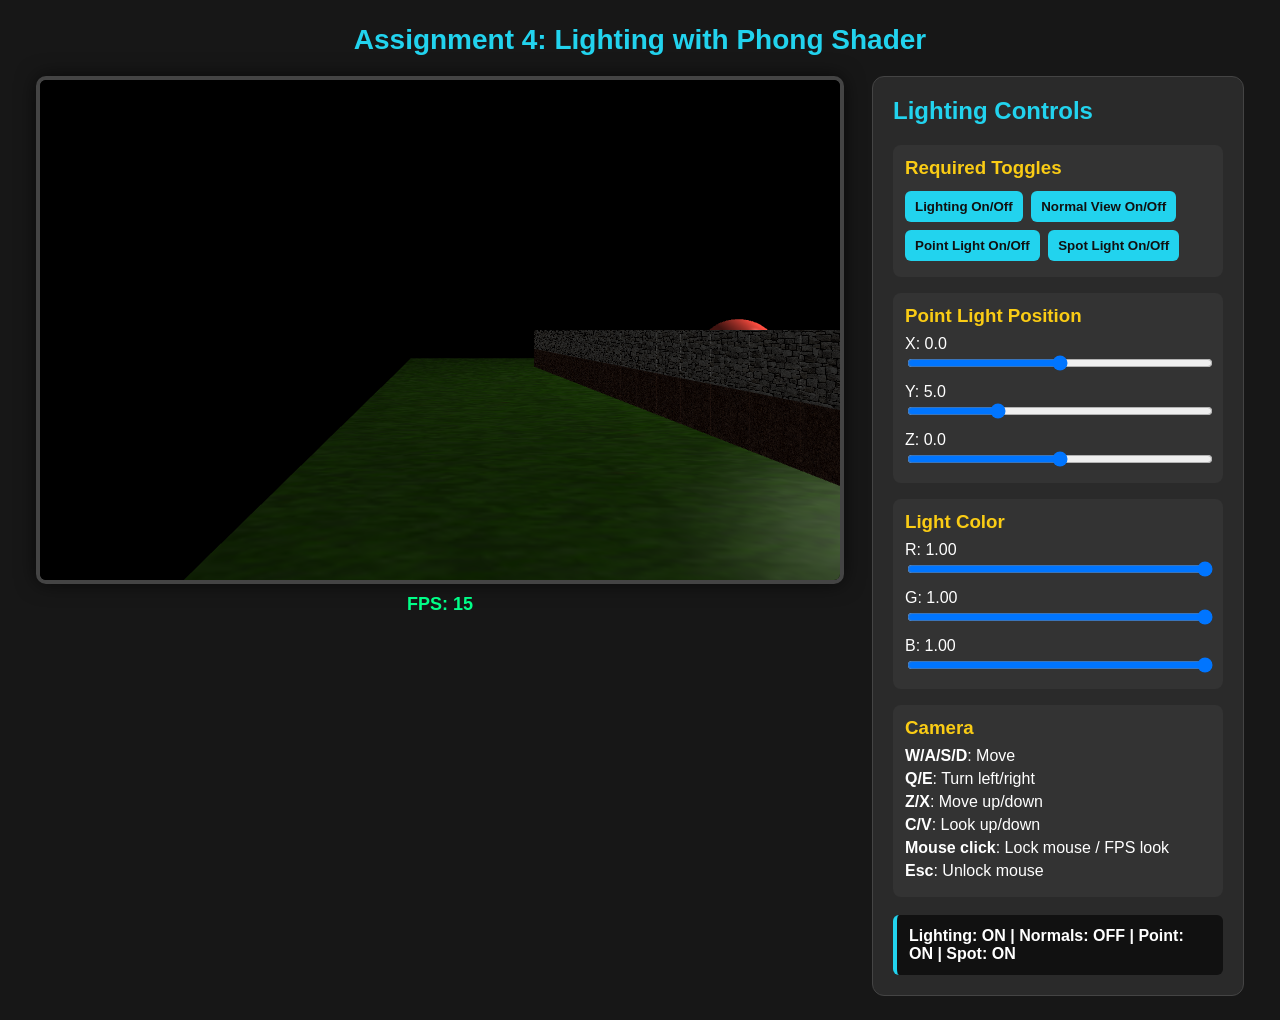
==== asgn4/index.html @ f88df9ab "wf" ====
<!DOCTYPE html>
<html lang="en">
  <head>
    <meta charset="utf-8" />
    <title>Assignment 4 - Lighting</title>
    <link rel="stylesheet" href="./src/styles.css" />
  </head>

  <body>
    <div id="page">
      <h1>Assignment 4: Lighting with Phong Shader</h1>

      <div id="main-layout">
        <div id="game-panel">
          <canvas id="webgl" width="800" height="500" tabindex="0">
            Please use a browser that supports canvas.
          </canvas>

          <div id="fps">FPS: --</div>
        </div>

        <div id="info-panel">
          <h2>Lighting Controls</h2>

          <div class="box">
            <h3>Required Toggles</h3>
            <button onclick="toggleLighting()">Lighting On/Off</button>
            <button onclick="toggleNormals()">Normal View On/Off</button>
            <button onclick="togglePointLight()">Point Light On/Off</button>
            <button onclick="toggleSpotLight()">Spot Light On/Off</button>
          </div>

          <div class="box">
            <h3>Point Light Position</h3>

            <label>X: <span id="lightXText">0</span></label>
            <input
              id="lightXSlider"
              type="range"
              min="-15"
              max="15"
              value="0"
              step="0.1"
              oninput="updateLightSlider()"
            />

            <label>Y: <span id="lightYText">5</span></label>
            <input
              id="lightYSlider"
              type="range"
              min="1"
              max="15"
              value="5"
              step="0.1"
              oninput="updateLightSlider()"
            />

            <label>Z: <span id="lightZText">0</span></label>
            <input
              id="lightZSlider"
              type="range"
              min="-15"
              max="15"
              value="0"
              step="0.1"
              oninput="updateLightSlider()"
            />
          </div>

          <div class="box">
            <h3>Light Color</h3>

            <label>R: <span id="lightRText">1.00</span></label>
            <input
              id="lightRSlider"
              type="range"
              min="0"
              max="1"
              value="1"
              step="0.01"
              oninput="updateLightColor()"
            />

            <label>G: <span id="lightGText">1.00</span></label>
            <input
              id="lightGSlider"
              type="range"
              min="0"
              max="1"
              value="1"
              step="0.01"
              oninput="updateLightColor()"
            />

            <label>B: <span id="lightBText">1.00</span></label>
            <input
              id="lightBSlider"
              type="range"
              min="0"
              max="1"
              value="1"
              step="0.01"
              oninput="updateLightColor()"
            />
          </div>

          <div class="box">
            <h3>Camera</h3>
            <p><b>W/A/S/D</b>: Move</p>
            <p><b>Q/E</b>: Turn left/right</p>
            <p><b>Z/X</b>: Move up/down</p>
            <p><b>C/V</b>: Look up/down</p>
            <p><b>Mouse click</b>: Lock mouse / FPS look</p>
            <p><b>Esc</b>: Unlock mouse</p>
          </div>

          <div id="message">
            Lighting: ON | Normals: OFF | Point: ON | Spot: ON
          </div>
        </div>
      </div>
    </div>

    <script src="./lib/webgl-utils.js"></script>
    <script src="./lib/webgl-debug.js"></script>
    <script src="./lib/cuon-utils.js"></script>
    <script src="./lib/cuon-matrix.js"></script>

    <script src="./src/Camera.js"></script>
    <script src="./src/Controls.js"></script>
    <script src="./src/Cube.js"></script>
    <script src="./src/Sphere.js"></script>
    <script src="./src/Model.js"></script>
    <script src="./src/World.js"></script>
    <script src="./src/index.js"></script>
  </body>
</html>
---- asgn4/src/styles.css ----
body {
  margin: 0;
  background: #171717;
  color: white;
  font-family: Arial, sans-serif;
}

#page {
  max-width: 1250px;
  margin: 0 auto;
  padding: 24px;
}

h1 {
  text-align: center;
  margin: 0 0 20px 0;
  font-size: 28px;
  color: #22d3ee;
}

#main-layout {
  display: flex;
  gap: 28px;
  justify-content: center;
  align-items: flex-start;
}

#game-panel {
  display: flex;
  flex-direction: column;
  align-items: center;
}

#webgl {
  width: 800px;
  height: 500px;
  display: block;
  background: black;
  border: 4px solid #444;
  border-radius: 10px;
  outline: none;
  box-shadow: 0 0 20px rgba(0, 0, 0, 0.6);
}

#webgl:focus {
  border-color: #22d3ee;
}

#fps {
  margin-top: 10px;
  font-weight: bold;
  color: #00ff88;
  font-size: 18px;
}

#info-panel {
  width: 330px;
  min-height: 480px;
  background: #2a2a2a;
  border: 1px solid #444;
  border-radius: 12px;
  padding: 20px;
}

#info-panel h2 {
  margin-top: 0;
  color: #22d3ee;
}

.box {
  background: #333;
  border-radius: 8px;
  padding: 12px;
  margin-top: 16px;
}

.box h3 {
  margin-top: 0;
  margin-bottom: 8px;
  color: #facc15;
}

.box p {
  margin: 5px 0;
}

label {
  display: block;
  margin-top: 8px;
}

input[type="range"] {
  width: 100%;
}

button {
  cursor: pointer;
  border: none;
  border-radius: 6px;
  padding: 8px 10px;
  margin: 4px 4px 4px 0;
  background: #22d3ee;
  color: #111;
  font-weight: bold;
}

button:hover {
  background: #67e8f9;
}

#message {
  margin-top: 18px;
  padding: 12px;
  background: #111;
  border-left: 4px solid #22d3ee;
  border-radius: 6px;
  font-weight: bold;
}
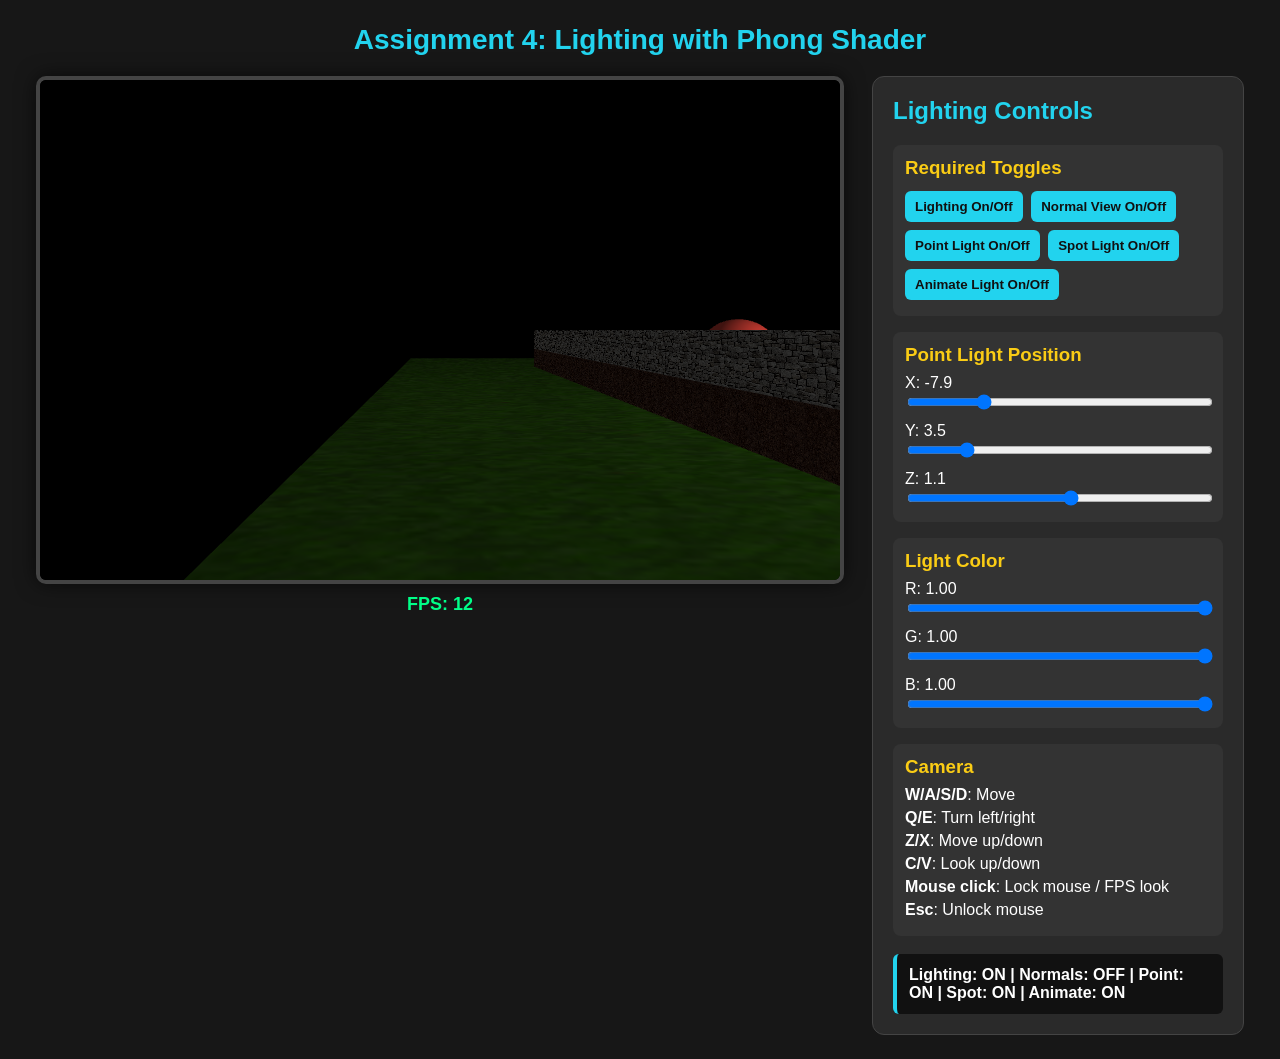
==== commit 6294d685: "done" ====
--- a/asgn4/index.html
+++ b/asgn4/index.html
@@ -28,6 +28,7 @@
             <button onclick="toggleNormals()">Normal View On/Off</button>
             <button onclick="togglePointLight()">Point Light On/Off</button>
             <button onclick="toggleSpotLight()">Spot Light On/Off</button>
+            <button onclick="toggleAnimateLight()">Animate Light On/Off</button>
           </div>
 
           <div class="box">
@@ -115,7 +116,7 @@
           </div>
 
           <div id="message">
-            Lighting: ON | Normals: OFF | Point: ON | Spot: ON
+            Lighting: ON | Normals: OFF | Point: ON | Spot: ON | Animate: ON
           </div>
         </div>
       </div>
